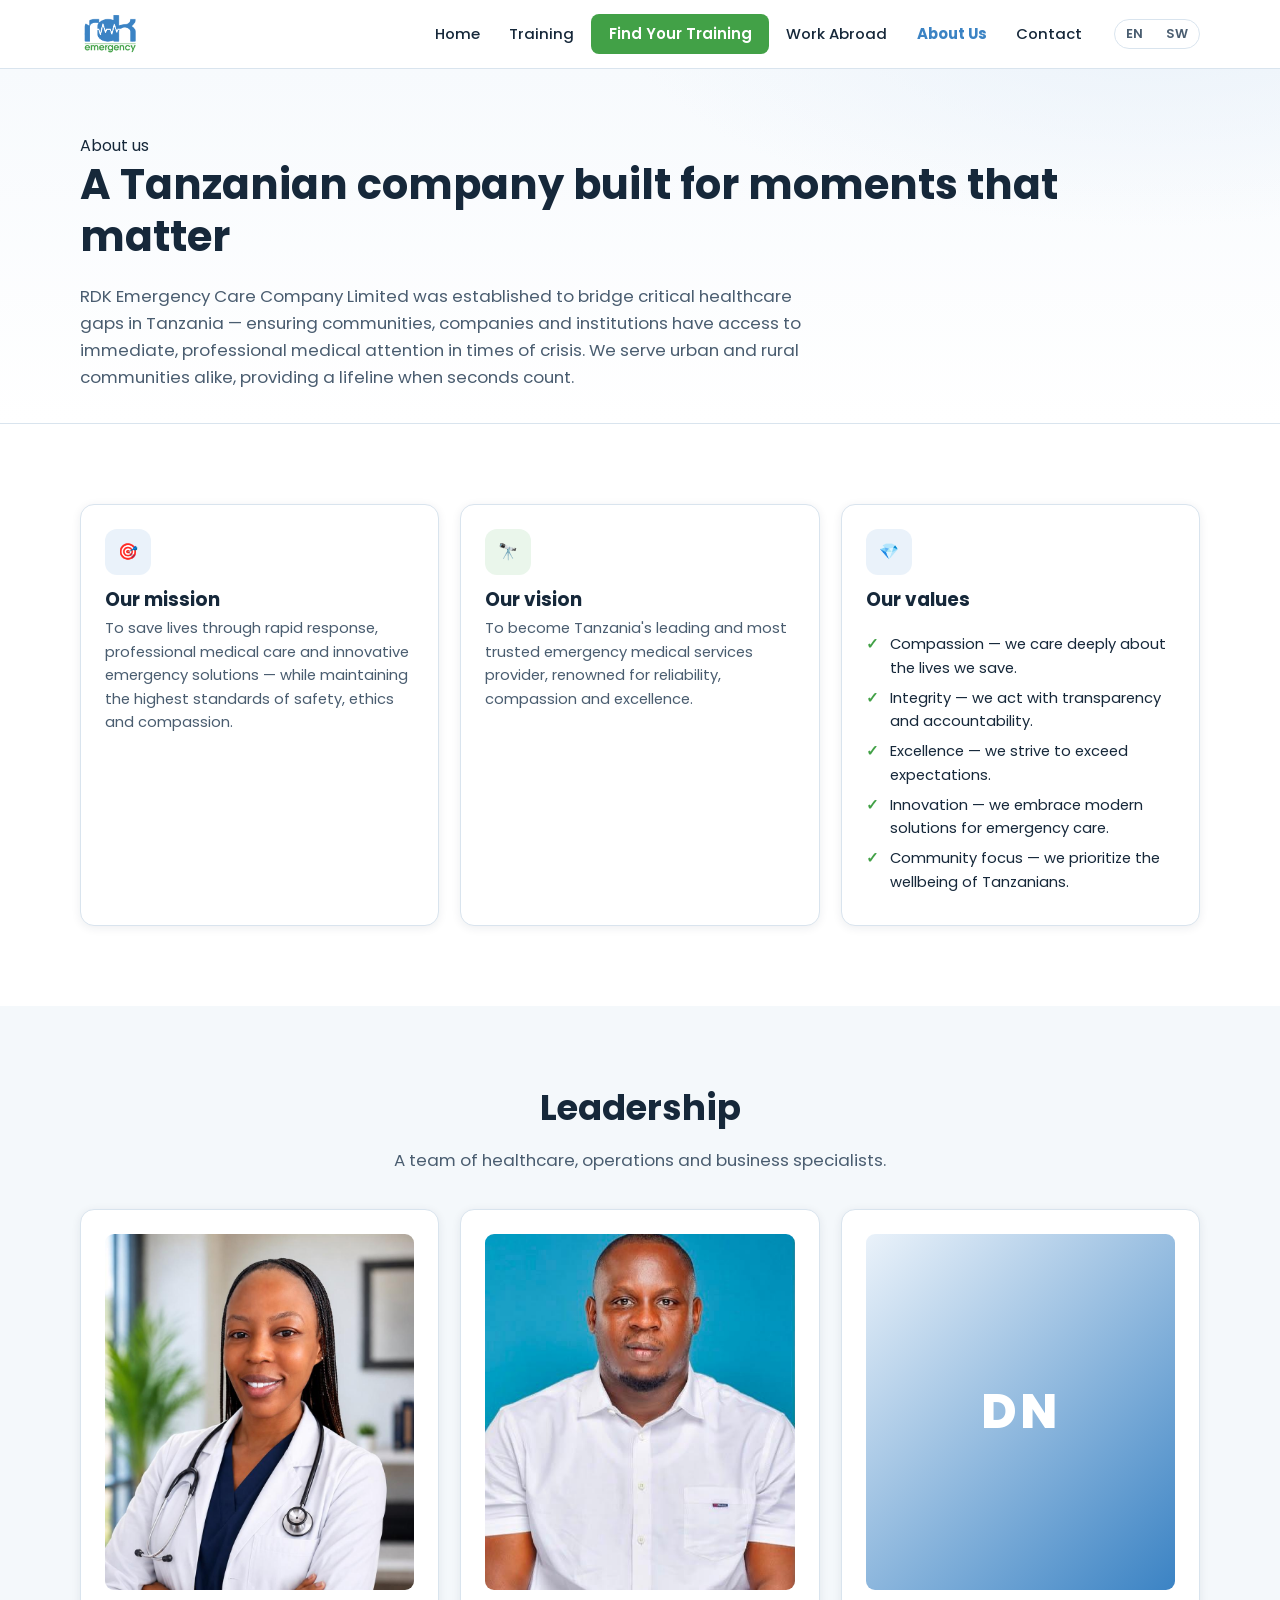
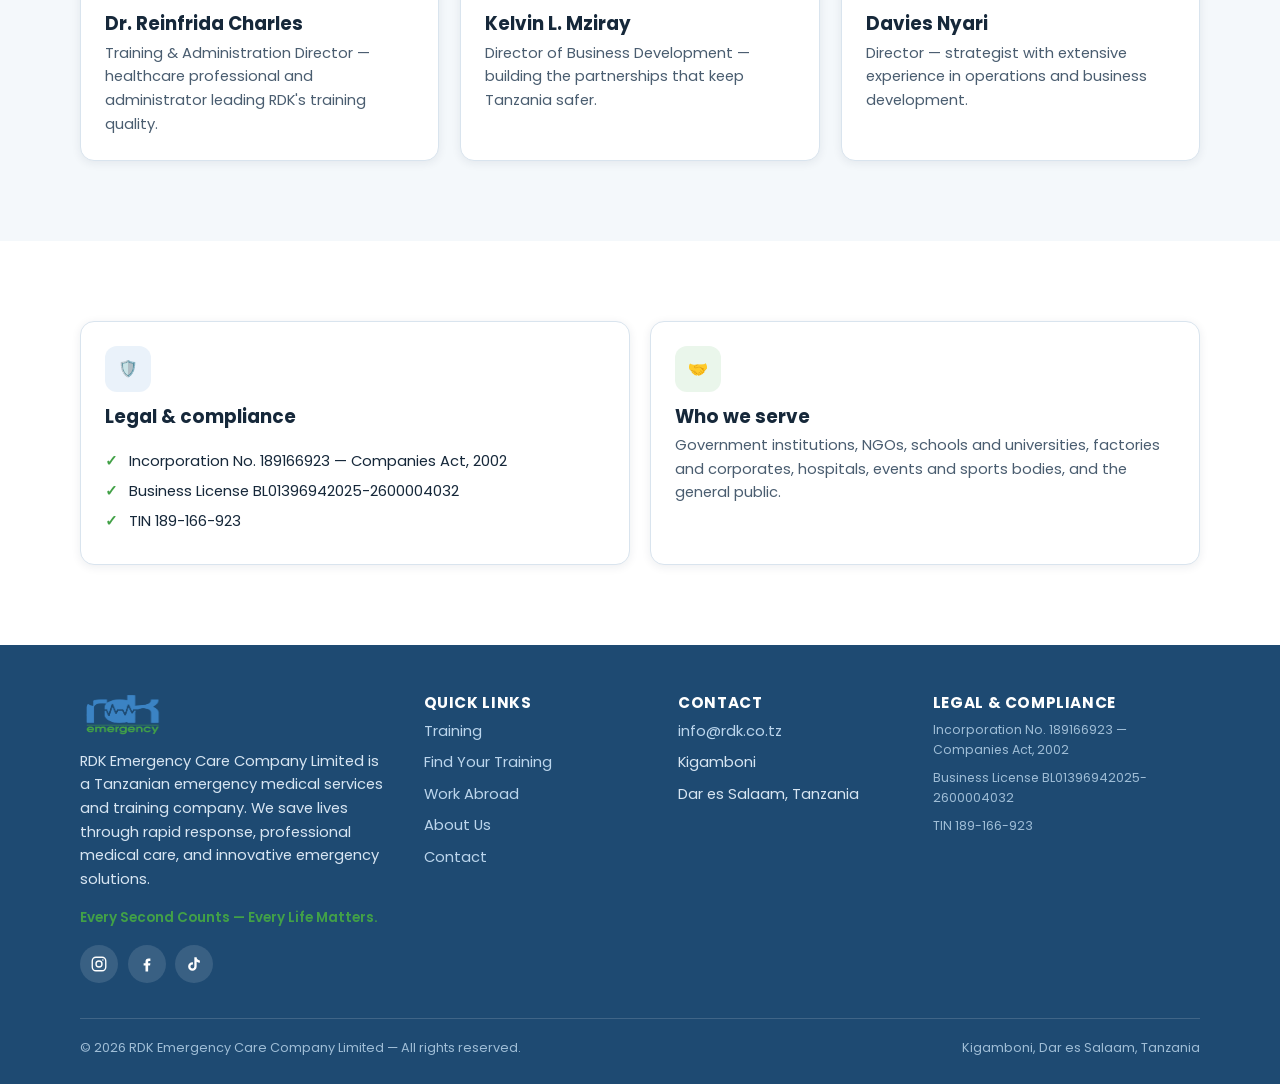
==== about.html @ b2b5f44b "Revision + Phase 4: new logo/hero photo, emphasized certificate phrase, Swahili corrections, quiz le" ====
<!DOCTYPE html>
<html lang="en">
<head>
  <meta charset="UTF-8">
  <meta name="viewport" content="width=device-width, initial-scale=1.0">
  <title>About Us — RDK Emergency Care</title>
  <meta name="description" content="RDK Emergency Care Company Limited: a fully registered Tanzanian emergency medical services and training company based in Kigamboni, Dar es Salaam.">
  <link rel="icon" type="image/png" href="assets/img/favicon.png">
  <link rel="preconnect" href="https://fonts.googleapis.com">
  <link rel="preconnect" href="https://fonts.gstatic.com" crossorigin>
  <link href="https://fonts.googleapis.com/css2?family=Poppins:wght@400;500;600;700;800&display=swap" rel="stylesheet">
  <link rel="stylesheet" href="assets/css/styles.css">
</head>
<body>

  <div id="nav-mount"></div>

  <section class="page-hero">
    <div class="container">
      <span class="eyebrow" data-i18n="about.eyebrow"></span>
      <h1 data-i18n="about.title"></h1>
      <p class="lead" data-i18n="about.story"></p>
    </div>
  </section>

  <!-- Mission / Vision / Values -->
  <section class="section">
    <div class="container">
      <div class="card-grid cols-3">
        <div class="card">
          <span class="chip">🎯</span>
          <h3 data-i18n="about.missionTitle"></h3>
          <p class="muted mb-0" data-i18n="about.mission"></p>
        </div>
        <div class="card">
          <span class="chip green">🔭</span>
          <h3 data-i18n="about.visionTitle"></h3>
          <p class="muted mb-0" data-i18n="about.vision"></p>
        </div>
        <div class="card">
          <span class="chip">💎</span>
          <h3 data-i18n="about.valuesTitle"></h3>
          <ul class="why-list">
            <li data-i18n="about.val.compassion"></li>
            <li data-i18n="about.val.integrity"></li>
            <li data-i18n="about.val.excellence"></li>
            <li data-i18n="about.val.innovation"></li>
            <li data-i18n="about.val.community"></li>
          </ul>
        </div>
      </div>
    </div>
  </section>

  <!-- Leadership -->
  <section class="section section-soft">
    <div class="container">
      <div class="section-head center">
        <h2 data-i18n="about.teamTitle"></h2>
        <p class="lead" data-i18n="about.teamSub"></p>
      </div>
      <div class="card-grid cols-3">
        <div class="card leader-card">
          <img src="assets/img/leader-reinfrida.jpg" alt="Dr. Reinfrida Charles" loading="lazy">
          <h3 class="mt-2 mb-0">Dr. Reinfrida Charles</h3>
          <p class="muted mb-0" data-i18n="about.leader.reinfrida"></p>
        </div>
        <div class="card leader-card">
          <img src="assets/img/leader-kelvin.jpg" alt="Kelvin L. Mziray" loading="lazy">
          <h3 class="mt-2 mb-0">Kelvin L. Mziray</h3>
          <p class="muted mb-0" data-i18n="about.leader.kelvin"></p>
        </div>
        <div class="card leader-card">
          <div class="initials-avatar">DN</div>
          <h3 class="mt-2 mb-0">Davies Nyari</h3>
          <p class="muted mb-0" data-i18n="about.leader.davies"></p>
        </div>
      </div>
    </div>
  </section>

  <!-- Legal & clients -->
  <section class="section">
    <div class="container">
      <div class="card-grid">
        <div class="card">
          <span class="chip">🛡️</span>
          <h3 data-i18n="about.legalTitle"></h3>
          <ul class="why-list">
            <li data-i18n="footer.incorp"></li>
            <li data-i18n="footer.license"></li>
            <li data-i18n="footer.tin"></li>
          </ul>
        </div>
        <div class="card">
          <span class="chip green">🤝</span>
          <h3 data-i18n="about.clientsTitle"></h3>
          <p class="muted mb-0" data-i18n="about.clientsSub"></p>
        </div>
      </div>
    </div>
  </section>

  <div id="footer-mount"></div>

  <script src="assets/js/config.js"></script>
  <script src="assets/js/i18n.js"></script>
  <script src="assets/js/data.js"></script>
  <script src="assets/js/main.js"></script>
</body>
</html>
---- assets/css/styles.css ----
/* ============================================================
   RDK Emergency Care — design system
   Brand: #3B83C4 (blue, sampled from logo) · #42A147 (EKG green)
   ============================================================ */

/* ---------- tokens ---------- */
:root {
  --brand: #3B83C4;
  --brand-dark: #2C6A9E;
  --brand-deep: #1E4A72;
  --brand-soft: #EAF2FA;
  --accent: #42A147;
  --accent-soft: #EAF6EB;
  --ink: #16283A;
  --ink-soft: #4A5D70;
  --line: #D9E4EE;
  --bg: #FFFFFF;
  --bg-soft: #F4F8FB;
  --danger: #C0392B;
  --wa: #25D366;
  --radius: 14px;
  --radius-sm: 9px;
  --shadow: 0 2px 10px rgba(22, 40, 58, .08);
  --shadow-lg: 0 12px 34px rgba(22, 40, 58, .14);
  --font: "Poppins", "Inter", -apple-system, "Segoe UI", Roboto, Arial, sans-serif;
}

/* ---------- reset & base ---------- */
*, *::before, *::after { box-sizing: border-box; }
html { scroll-behavior: smooth; }
body {
  margin: 0;
  font-family: var(--font);
  color: var(--ink);
  background: var(--bg);
  line-height: 1.6;
  -webkit-font-smoothing: antialiased;
}
img { max-width: 100%; display: block; }
a { color: var(--brand); text-decoration: none; }
a:hover { color: var(--brand-dark); }
h1, h2, h3, h4 { line-height: 1.25; margin: 0 0 .5em; font-weight: 700; }
h1 { font-size: clamp(1.9rem, 4.6vw, 3.1rem); }
h2 { font-size: clamp(1.5rem, 3.4vw, 2.2rem); }
h3 { font-size: 1.15rem; }
p { margin: 0 0 1em; }
.container { width: min(1120px, 92%); margin: 0 auto; }
.section { padding: clamp(3rem, 7vw, 5rem) 0; }
.section-soft { background: var(--bg-soft); }
.center { text-align: center; }
.lead { color: var(--ink-soft); font-size: 1.05rem; max-width: 46rem; }
.center .lead { margin-inline: auto; }

/* ---------- buttons ---------- */
.btn {
  display: inline-flex; align-items: center; justify-content: center; gap: .5rem;
  padding: .8rem 1.6rem; border-radius: 999px; border: 2px solid transparent;
  font-weight: 600; font-size: .98rem; cursor: pointer; transition: .18s ease;
  font-family: inherit; text-align: center;
}
.btn-primary { background: var(--brand); color: #fff; box-shadow: 0 6px 18px rgba(59, 131, 196, .35); }
.btn-primary:hover { background: var(--brand-dark); color: #fff; transform: translateY(-2px); }
.btn-accent { background: var(--accent); color: #fff; box-shadow: 0 6px 18px rgba(66, 161, 71, .35); }
.btn-accent:hover { background: #35843A; color: #fff; transform: translateY(-2px); }
.btn-outline { border-color: var(--brand); color: var(--brand); background: transparent; }
.btn-outline:hover { background: var(--brand-soft); }
.btn-ghost { color: var(--ink); background: #fff; border-color: var(--line); }
.btn-ghost:hover { border-color: var(--brand); color: var(--brand); }
.btn-wa { background: var(--wa); color: #fff; }
.btn-wa:hover { background: #1FB855; color: #fff; }
.btn-lg { padding: 1rem 2rem; font-size: 1.05rem; }
.btn-row { display: flex; flex-wrap: wrap; gap: .8rem; }

/* ---------- navigation ---------- */
.site-nav {
  position: sticky; top: 0; z-index: 50;
  background: rgba(255, 255, 255, .94);
  backdrop-filter: blur(10px);
  border-bottom: 1px solid var(--line);
}
.nav-inner {
  display: flex; align-items: center; gap: 1.2rem;
  min-height: 68px;
}
.nav-logo { display: flex; align-items: center; gap: .65rem; margin-right: auto; }
.nav-logo img { height: 42px; width: auto; }
.nav-links { display: flex; align-items: center; gap: .25rem; list-style: none; margin: 0; padding: 0; }
.nav-links a {
  display: block; padding: .45rem .8rem; border-radius: 8px;
  color: var(--ink); font-weight: 500; font-size: .93rem;
}
.nav-links a:hover { background: var(--brand-soft); color: var(--brand-dark); }
.nav-links a.is-current { color: var(--brand); font-weight: 700; }
.nav-cta {
  background: var(--accent); color: #fff !important; border-radius: 999px;
  padding: .5rem 1.1rem !important; font-weight: 600 !important;
}
.nav-cta:hover { background: #35843A; }
.lang-toggle {
  display: inline-flex; border: 1.5px solid var(--line); border-radius: 999px;
  overflow: hidden; flex: none;
}
.lang-toggle button {
  border: 0; background: transparent; padding: .32rem .7rem;
  font: 600 .8rem var(--font); color: var(--ink-soft); cursor: pointer;
}
.lang-toggle button.is-active { background: var(--brand); color: #fff; }
.nav-burger {
  display: none; border: 0; background: transparent; cursor: pointer;
  padding: .5rem; border-radius: 8px;
}
.nav-burger svg { display: block; }

@media (max-width: 920px) {
  .nav-burger { display: block; }
  .nav-links {
    display: none; position: absolute; top: 100%; left: 0; right: 0;
    flex-direction: column; align-items: stretch; gap: 0;
    background: #fff; border-bottom: 1px solid var(--line);
    box-shadow: var(--shadow-lg); padding: .5rem 4%;
  }
  .nav-links.is-open { display: flex; }
  .nav-links a { padding: .8rem .6rem; border-radius: 8px; }
}

/* ---------- hero ---------- */
.hero {
  position: relative; overflow: hidden;
  background:
    radial-gradient(1100px 500px at 85% -10%, var(--brand-soft), transparent 65%),
    linear-gradient(180deg, #F7FAFD 0%, #fff 100%);
  padding: clamp(3.2rem, 8vw, 6rem) 0 clamp(3rem, 7vw, 5rem);
}
.hero-grid { display: grid; gap: 2.5rem; align-items: center; }
@media (min-width: 900px) { .hero-grid { grid-template-columns: 1.25fr .9fr; } }
.hero-badge {
  display: inline-flex; align-items: center; gap: .45rem;
  background: var(--accent-soft); color: #2C6E30;
  border: 1px solid #CBE8CD; border-radius: 999px;
  padding: .35rem .95rem; font-size: .84rem; font-weight: 600;
  margin-bottom: 1.1rem;
}
.hero-badge::before {
  content: ""; width: 8px; height: 8px; border-radius: 50%;
  background: var(--accent); box-shadow: 0 0 0 3px rgba(66, 161, 71, .25);
}
.hero h1 { margin-bottom: .6em; }
.hero h1 .accent { color: var(--brand); }
.hero .lead { margin-bottom: 1.6rem; }
.hero-card {
  background: #fff; border: 1px solid var(--line); border-radius: var(--radius);
  box-shadow: var(--shadow-lg); overflow: hidden;
}
.hero-card img.hero-photo {
  width: 100%; aspect-ratio: 3 / 2; object-fit: cover; display: block;
}
.hero-emph {
  color: var(--accent); font-weight: 800; font-size: 1.12rem;
  line-height: 1.4; margin: 0;
}
.hero-card-caption {
  padding: .8rem 1.1rem; display: flex; align-items: center; gap: .6rem;
  font-size: .85rem; color: var(--ink-soft); border-top: 1px solid var(--line);
  background: #fff;
}
.hero-card-caption strong { color: var(--ink); }

/* EKG line */
.ekg { width: 100%; height: 54px; margin-top: 1.4rem; }
.ekg path {
  fill: none; stroke: var(--accent); stroke-width: 2.5;
  stroke-linecap: round; stroke-linejoin: round;
  stroke-dasharray: 640; stroke-dashoffset: 640;
  animation: ekg-draw 3.2s linear infinite;
}
@keyframes ekg-draw {
  0% { stroke-dashoffset: 640; }
  70% { stroke-dashoffset: 0; }
  100% { stroke-dashoffset: -640; }
}
@media (prefers-reduced-motion: reduce) {
  .ekg path { animation: none; stroke-dashoffset: 0; }
  html { scroll-behavior: auto; }
}

/* ---------- trust bar ---------- */
.trust {
  border-block: 1px solid var(--line); background: var(--bg-soft);
  padding: 1.6rem 0;
}
.trust-grid {
  display: grid; gap: 1.4rem; text-align: center;
}
@media (min-width: 760px) { .trust-grid { grid-template-columns: repeat(3, 1fr); } }
.trust-item strong { display: block; font-size: .98rem; }
.trust-item span { color: var(--ink-soft); font-size: .86rem; }
.trust-item .tick {
  display: inline-flex; width: 34px; height: 34px; border-radius: 50%;
  background: var(--accent-soft); color: var(--accent);
  align-items: center; justify-content: center; margin-bottom: .45rem;
}

/* ---------- cards & grids ---------- */
.card-grid { display: grid; gap: 1.3rem; }
@media (min-width: 640px) { .card-grid { grid-template-columns: repeat(2, 1fr); } }
@media (min-width: 960px) { .card-grid.cols-3 { grid-template-columns: repeat(3, 1fr); } }
.card {
  background: #fff; border: 1px solid var(--line); border-radius: var(--radius);
  padding: 1.5rem; box-shadow: var(--shadow);
  display: flex; flex-direction: column; transition: .18s ease;
}
.card:hover { transform: translateY(-4px); box-shadow: var(--shadow-lg); border-color: #BFD6EA; }
.card h3 { margin-bottom: .35em; }
.card .muted { color: var(--ink-soft); font-size: .92rem; }
.card .card-top { margin-bottom: .6rem; }

/* icon chip */
.chip {
  display: inline-flex; align-items: center; justify-content: center;
  width: 46px; height: 46px; border-radius: 12px;
  background: var(--brand-soft); color: var(--brand); margin-bottom: .8rem;
}
.chip.green { background: var(--accent-soft); color: var(--accent); }

/* pills / meta */
.pill {
  display: inline-block; padding: .18rem .7rem; border-radius: 999px;
  font-size: .76rem; font-weight: 600; background: var(--brand-soft); color: var(--brand-dark);
}
.pill.price { background: var(--accent-soft); color: #2C6E30; font-size: .84rem; }
.pill.outline { background: #fff; border: 1px solid var(--line); color: var(--ink-soft); }

/* topic tags */
.tags { display: flex; flex-wrap: wrap; gap: .38rem; margin: .6rem 0 .9rem; }
.tags li {
  list-style: none; font-size: .74rem; padding: .14rem .55rem;
  border-radius: 6px; background: var(--bg-soft); color: var(--ink-soft);
  border: 1px solid var(--line);
}

/* ---------- section headings ---------- */
.section-head { margin-bottom: 2.2rem; }
.section-head .eyebrow {
  color: var(--brand); font-weight: 700; text-transform: uppercase;
  letter-spacing: .12em; font-size: .78rem; display: block; margin-bottom: .4rem;
}

/* ---------- footer ---------- */
.site-footer {
  background: var(--brand-deep); color: #D7E5F2; margin-top: 0;
  padding: 3rem 0 1.6rem; font-size: .92rem;
}
.footer-grid { display: grid; gap: 2rem; }
@media (min-width: 860px) { .footer-grid { grid-template-columns: 1.4fr 1fr 1fr 1.2fr; } }
.site-footer h4 { color: #fff; font-size: .95rem; letter-spacing: .04em; text-transform: uppercase; }
.site-footer a { color: #BBd5EC; }
.site-footer a:hover { color: #fff; }
.site-footer ul { list-style: none; margin: 0; padding: 0; }
.site-footer li { margin-bottom: .5rem; }
.footer-logo { height: 44px; margin-bottom: .8rem; }
.footer-motto { color: var(--accent); font-weight: 600; font-size: .85rem; margin-top: 1rem; }
.footer-legal { font-size: .78rem; color: #9FBDD6; }
.footer-bottom {
  border-top: 1px solid rgba(255, 255, 255, .15); margin-top: 2.2rem;
  padding-top: 1.2rem; display: flex; flex-wrap: wrap; gap: .6rem;
  justify-content: space-between; font-size: .8rem; color: #9FBDD6;
}

/* ---------- floating WhatsApp ---------- */
.wa-float {
  position: fixed; right: 18px; bottom: 18px; z-index: 60;
  width: 56px; height: 56px; border-radius: 50%;
  background: var(--wa); color: #fff; display: none;
  align-items: center; justify-content: center;
  box-shadow: 0 8px 22px rgba(37, 211, 102, .45);
  transition: .18s ease;
}
.wa-float:hover { transform: scale(1.08); }
.wa-float.is-visible { display: inline-flex; }
.wa-float svg { width: 28px; height: 28px; }

/* ---------- reveal on scroll ---------- */
.reveal { opacity: 0; transform: translateY(18px); transition: opacity .5s ease, transform .5s ease; }
.reveal.is-in { opacity: 1; transform: none; }
@media (prefers-reduced-motion: reduce) { .reveal { opacity: 1; transform: none; } }

/* ---------- quiz band ---------- */
.quiz-band {
  background: linear-gradient(120deg, var(--brand) 0%, var(--brand-dark) 100%);
  color: #fff; padding: clamp(2.6rem, 6vw, 4rem) 0;
}
.quiz-band-inner {
  display: flex; flex-wrap: wrap; gap: 1.6rem; align-items: center; justify-content: space-between;
}
.quiz-band h2 { color: #fff; margin-bottom: .3em; font-size: clamp(1.4rem, 3vw, 1.9rem); }
.quiz-band p { color: #DCEAF7; margin: 0 0 .4em; max-width: 34rem; }
.quiz-band .note { font-size: .82rem; color: #B9D4EC; }
.btn-white { background: #fff; color: var(--brand-dark); }
.btn-white:hover { background: var(--brand-soft); color: var(--brand-deep); transform: translateY(-2px); }

/* ---------- services grid ---------- */
.svc-grid { display: grid; gap: 1.3rem; }
@media (min-width: 640px) { .svc-grid { grid-template-columns: repeat(2, 1fr); } }
@media (min-width: 960px) { .svc-grid { grid-template-columns: repeat(3, 1fr); } }
.svc-card h3 { font-size: 1.03rem; }

/* ---------- abroad teaser ---------- */
.abroad-teaser {
  background: linear-gradient(120deg, #EAF6EB 0%, #F6FBF6 60%, #EAF2FA 100%);
  border-block: 1px solid #D5EAD7;
  position: relative; overflow: hidden;
}
.abroad-teaser .eyebrow { color: var(--accent); }
.abroad-inner {
  display: grid; gap: 2rem; align-items: center;
}
@media (min-width: 900px) { .abroad-inner { grid-template-columns: 1.35fr .8fr; } }
.abroad-sectors { display: flex; flex-wrap: wrap; gap: .5rem; margin: 1.1rem 0 1.4rem; }
.abroad-sectors span {
  background: #fff; border: 1px solid #CBE8CD; color: #2C6E30;
  padding: .35rem .85rem; border-radius: 999px; font-size: .82rem; font-weight: 600;
}
.abroad-card {
  background: #fff; border: 1px solid #CBE8CD; border-radius: var(--radius);
  padding: 1.6rem; box-shadow: var(--shadow-lg); text-align: center;
}
.abroad-card .big { font-size: 2rem; font-weight: 800; color: var(--accent); display: block; }
.abroad-card p { font-size: .9rem; color: var(--ink-soft); margin: .2rem 0 0; }

/* ---------- featured & course cards ---------- */
.course-card .course-head { display: flex; justify-content: space-between; gap: .6rem; align-items: flex-start; }
.course-card .course-head h3 { font-size: 1.02rem; margin-bottom: .3em; }
.course-card .price-pill { flex: none; }
.course-meta { display: flex; flex-wrap: wrap; gap: .45rem; margin: .25rem 0 .5rem; }
.course-card .audience { color: var(--ink-soft); font-size: .88rem; margin-bottom: .8rem; }
.course-card .tags { margin-bottom: 1rem; }
.course-card details { margin-bottom: 1rem; }
.course-card summary {
  cursor: pointer; font-size: .84rem; font-weight: 600; color: var(--brand);
  padding: .3rem 0; list-style: none;
}
.course-card summary::before { content: "+ "; }
.course-card details[open] summary::before { content: "− "; }
.course-card .card-actions { margin-top: auto; display: flex; gap: .6rem; flex-wrap: wrap; }
.course-card .btn { padding: .6rem 1.2rem; font-size: .9rem; }

/* ---------- filter chips ---------- */
.filter-bar { display: flex; flex-wrap: wrap; gap: .55rem; margin-bottom: 1.6rem; }
.chip-btn {
  border: 1.5px solid var(--line); background: #fff; color: var(--ink-soft);
  border-radius: 999px; padding: .45rem 1.05rem; font: 600 .86rem var(--font);
  cursor: pointer; transition: .15s ease;
}
.chip-btn:hover { border-color: var(--brand); color: var(--brand); }
.chip-btn.is-active { background: var(--brand); border-color: var(--brand); color: #fff; }
.result-count { font-size: .86rem; color: var(--ink-soft); margin-bottom: 1.1rem; }

/* ---------- package cards ---------- */
.package-card { position: relative; }
.package-card .pop-badge {
  position: absolute; top: -12px; right: 14px; background: var(--accent); color: #fff;
  font-size: .72rem; font-weight: 700; padding: .25rem .8rem; border-radius: 999px;
  box-shadow: 0 4px 10px rgba(66, 161, 71, .4);
}
.package-card .pkg-price { font-size: 1.45rem; font-weight: 800; color: var(--brand); }
.package-card .pkg-price small { font-size: .78rem; color: var(--ink-soft); font-weight: 500; }
.package-card ul.feat { list-style: none; margin: .9rem 0 1.2rem; padding: 0; flex: 1; }
.package-card ul.feat li {
  padding-left: 1.4rem; position: relative; margin-bottom: .45rem; font-size: .89rem;
}
.package-card ul.feat li::before {
  content: "✓"; position: absolute; left: 0; color: var(--accent); font-weight: 700;
}

/* ---------- small page hero (inner pages) ---------- */
.page-hero {
  background:
    radial-gradient(900px 380px at 90% -20%, var(--brand-soft), transparent 60%),
    linear-gradient(180deg, #F7FAFD, #fff);
  padding: clamp(2.4rem, 6vw, 4rem) 0 2rem; border-bottom: 1px solid var(--line);
}
.page-hero h1 { font-size: clamp(1.7rem, 4vw, 2.6rem); }
.page-hero .lead { margin-bottom: 0; }

/* ---------- quiz ---------- */
.quiz-shell { max-width: 680px; margin: 0 auto; }
.quiz-box {
  background: #fff; border: 1px solid var(--line); border-radius: var(--radius);
  box-shadow: var(--shadow-lg); padding: clamp(1.4rem, 4vw, 2.4rem);
}
.quiz-progress { margin-bottom: 1.6rem; }
.quiz-progress .meta {
  display: flex; justify-content: space-between; font-size: .8rem;
  color: var(--ink-soft); font-weight: 600; margin-bottom: .45rem;
}
.progress-track {
  height: 8px; background: var(--brand-soft); border-radius: 999px; overflow: hidden;
}
.progress-fill {
  height: 100%; width: 0; background: linear-gradient(90deg, var(--brand), var(--accent));
  border-radius: 999px; transition: width .35s ease;
}
.quiz-q { font-size: 1.2rem; margin-bottom: 1.2rem; }
.quiz-select {
  width: 100%; padding: .85rem 1rem; font: 500 1rem var(--font);
  color: var(--ink); background: #fff;
  border: 1.5px solid var(--line); border-radius: var(--radius-sm);
  appearance: none; -webkit-appearance: none;
  background-image: url("data:image/svg+xml;charset=UTF-8,%3Csvg xmlns='http://www.w3.org/2000/svg' width='14' height='9' viewBox='0 0 14 9'%3E%3Cpath d='M1 1l6 6 6-6' fill='none' stroke='%233B83C4' stroke-width='2.2' stroke-linecap='round' stroke-linejoin='round'/%3E%3C/svg%3E");
  background-repeat: no-repeat; background-position: right 1rem center;
  cursor: pointer; transition: .15s ease;
}
.quiz-select:hover { border-color: var(--brand); }
.quiz-select:focus { outline: 3px solid rgba(59, 131, 196, .35); outline-offset: 1px; border-color: var(--brand); }
.quiz-select:invalid, .quiz-select option[value=""] { color: var(--ink-soft); }
.quiz-nav { display: flex; justify-content: space-between; gap: .8rem; margin-top: 1.6rem; }

/* results */
.result-best {
  border: 2px solid var(--accent); border-radius: var(--radius); padding: 1.6rem;
  background: linear-gradient(180deg, #F6FBF6, #fff); box-shadow: var(--shadow-lg);
  margin-bottom: 1.6rem;
}
.result-best .best-tag {
  display: inline-block; background: var(--accent); color: #fff; border-radius: 999px;
  font-size: .74rem; font-weight: 700; padding: .25rem .8rem; margin-bottom: .8rem;
}
.result-best h3 { font-size: 1.3rem; }
.why-list { list-style: none; margin: 1rem 0 0; padding: 0; }
.why-list li { padding-left: 1.5rem; position: relative; margin-bottom: .4rem; font-size: .92rem; }
.why-list li::before {
  content: "✓"; position: absolute; left: 0; color: var(--accent); font-weight: 800;
}
.abroad-note {
  background: var(--accent-soft); border: 1px solid #CBE8CD; border-radius: var(--radius);
  padding: 1.2rem 1.4rem; margin: 1.6rem 0;
}
.abroad-note h4 { color: #2C6E30; margin-bottom: .3em; }
.abroad-note p { font-size: .92rem; color: var(--ink-soft); margin-bottom: .8rem; }
.quiz-result-actions { display: flex; flex-wrap: wrap; gap: .7rem; margin-top: 1.2rem; }
.group-note {
  background: var(--brand-soft); border: 1px solid #C7DDF0; border-radius: var(--radius-sm);
  padding: .9rem 1.1rem; font-size: .9rem; margin-top: 1rem; color: var(--brand-deep);
}

/* ---------- work-abroad sectors ---------- */
.sector-card .course-meta a.pill { text-decoration: none; font-size: .8rem; }
.sector-card .course-meta a.pill:hover { background: var(--brand); color: #fff; }

/* ---------- about: leaders ---------- */
.leader-card img {
  width: 100%; aspect-ratio: 4 / 4.6; object-fit: cover;
  border-radius: var(--radius-sm); margin-bottom: .4rem;
}
.initials-avatar {
  width: 100%; aspect-ratio: 4 / 4.6; border-radius: var(--radius-sm);
  background: linear-gradient(135deg, var(--brand-soft), var(--brand));
  color: #fff; display: flex; align-items: center; justify-content: center;
  font-size: 3rem; font-weight: 800; letter-spacing: .05em; margin-bottom: .4rem;
}

/* ---------- contact ---------- */
.contact-grid { display: grid; gap: 1.4rem; align-items: start; }
@media (min-width: 900px) { .contact-grid { grid-template-columns: .8fr 1.2fr; } }
.contact-line { display: flex; gap: .9rem; align-items: flex-start; margin-top: 1.1rem; }
.contact-line .chip { margin: 0; flex: none; width: 40px; height: 40px; }
.form-field { margin-bottom: 1rem; }
.form-field label {
  display: block; font-size: .85rem; font-weight: 600; margin-bottom: .35rem; color: var(--ink);
}
.form-field input, .form-field select, .form-field textarea {
  width: 100%; padding: .75rem .9rem; font: 500 .95rem var(--font);
  color: var(--ink); background: #fff; border: 1.5px solid var(--line);
  border-radius: var(--radius-sm); transition: .15s ease;
}
.form-field input:focus, .form-field select:focus, .form-field textarea:focus {
  outline: 3px solid rgba(59, 131, 196, .3); border-color: var(--brand);
}

/* ---------- quiz lead capture ---------- */
.lead-box { margin-top: 1.6rem; border-style: dashed; }
.lead-box h4 { margin-bottom: .3em; }
.lead-fields { display: grid; gap: .7rem; }
@media (min-width: 560px) { .lead-fields { grid-template-columns: 1fr 1.4fr; } }
.lead-fields input {
  width: 100%; padding: .7rem .9rem; font: 500 .92rem var(--font);
  border: 1.5px solid var(--line); border-radius: var(--radius-sm);
  color: var(--ink); background: #fff;
}
.lead-fields input:focus { outline: 3px solid rgba(59, 131, 196, .3); border-color: var(--brand); }
.lead-status { font-size: .84rem; margin: .6rem 0 0; min-height: 1.1em; }
.lead-status.is-ok { color: var(--accent); font-weight: 600; }
.lead-status.is-bad { color: var(--danger); font-weight: 600; }

/* ---------- social icons ---------- */
.social-row { display: flex; gap: .6rem; margin-top: 1rem; }
.social-row a {
  display: inline-flex; align-items: center; justify-content: center;
  width: 38px; height: 38px; border-radius: 50%;
  background: rgba(255, 255, 255, .12); color: #fff;
  transition: .16s ease;
}
.social-row a:hover { transform: translateY(-3px); background: #fff; color: var(--brand-deep); }
.social-row svg { width: 18px; height: 18px; }

/* ---------- utilities ---------- */
.mt-1 { margin-top: .5rem; } .mt-2 { margin-top: 1rem; } .mt-3 { margin-top: 1.75rem; }
.mb-0 { margin-bottom: 0; }
.hidden { display: none !important; }
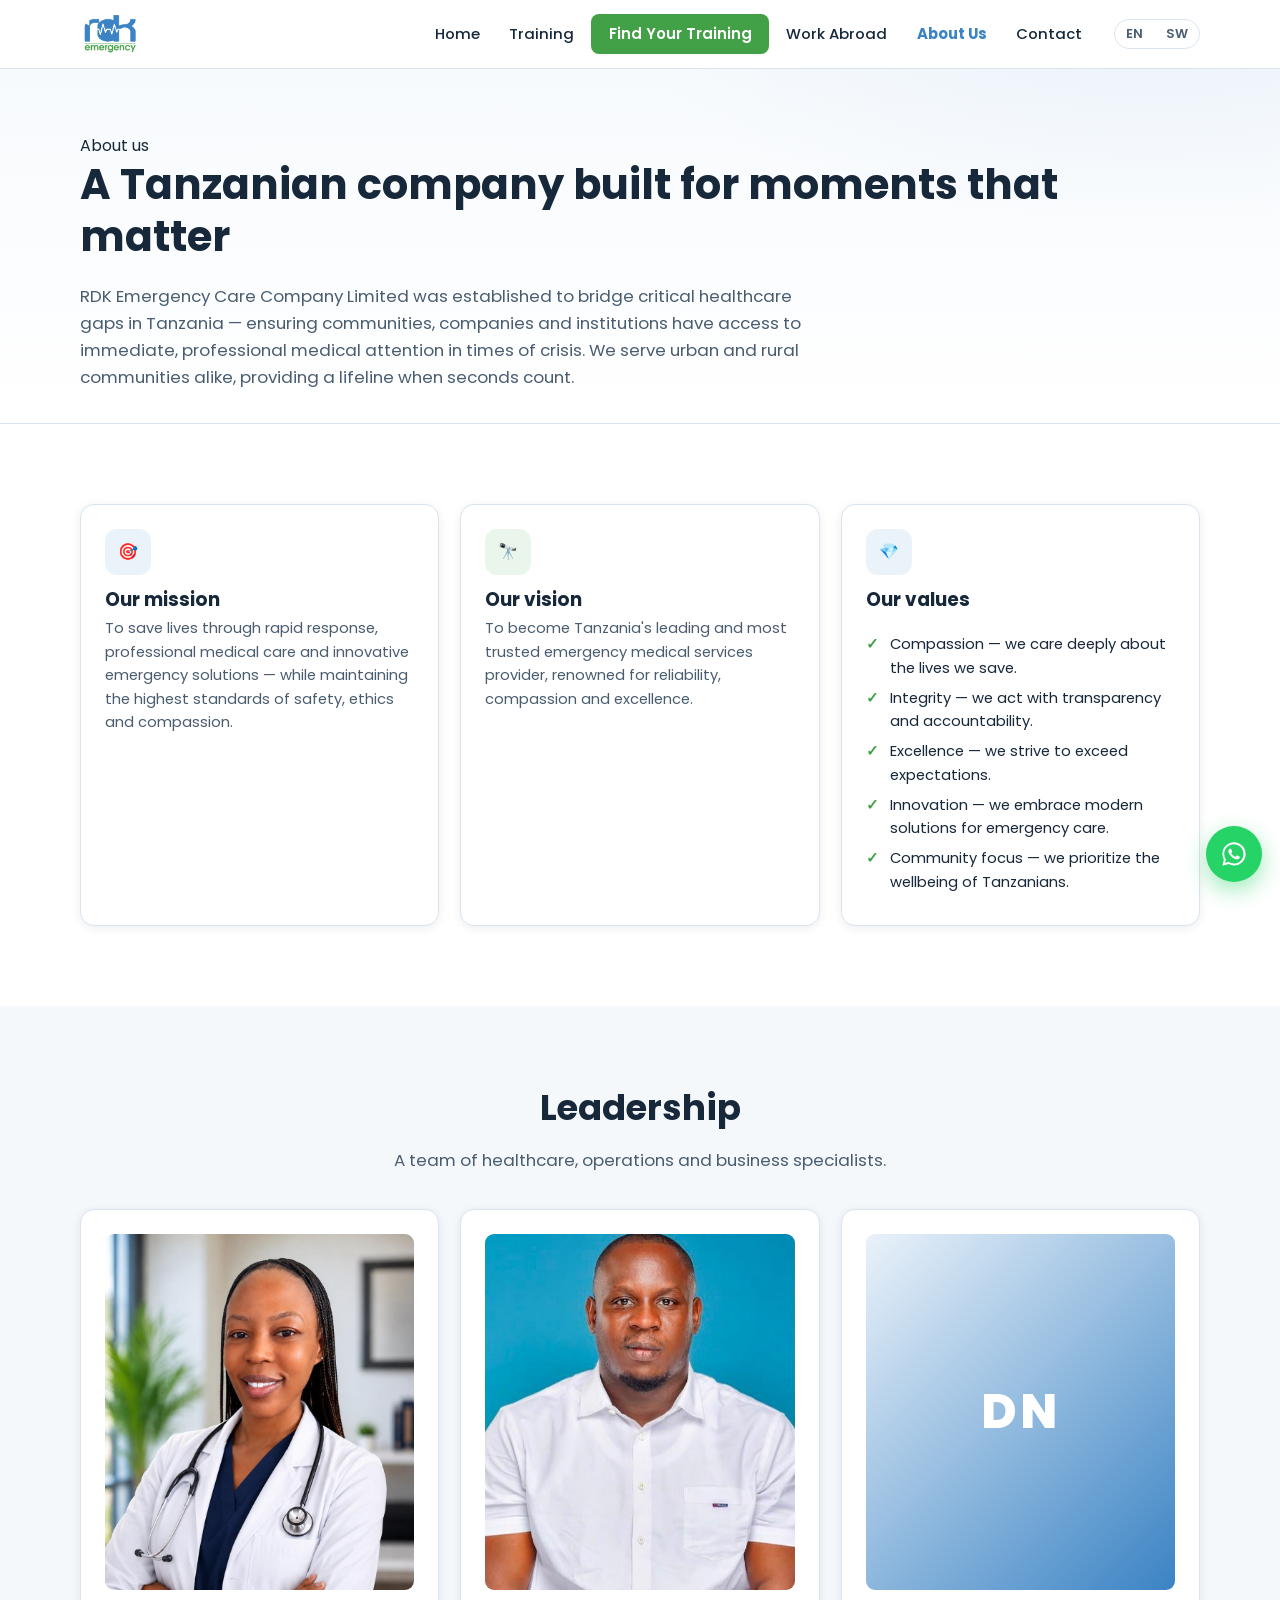
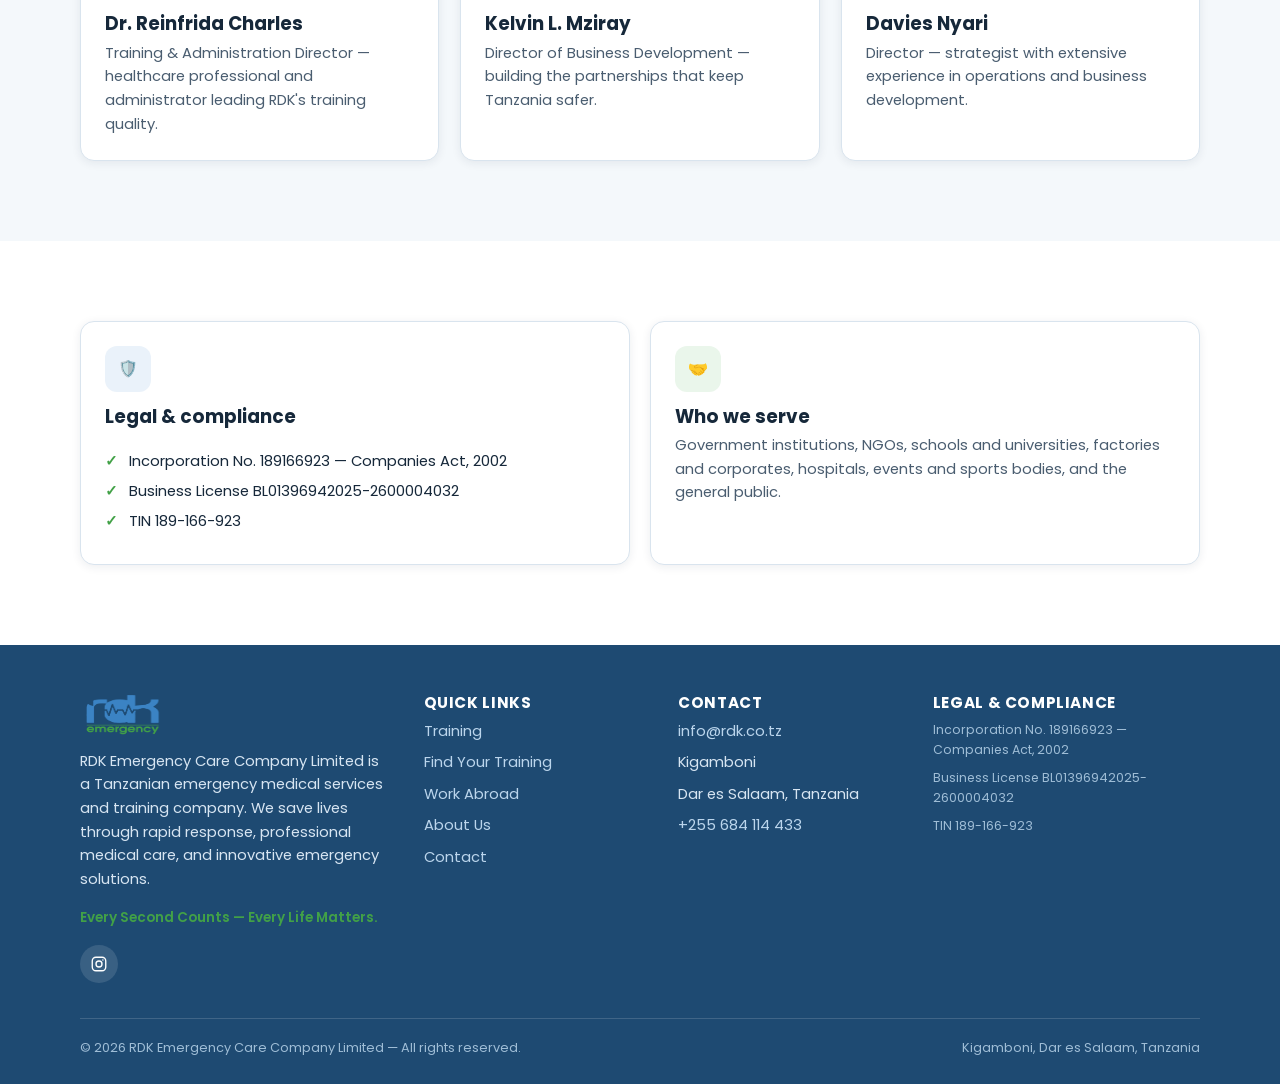
==== commit 6b8822d0: "Custom domain www.rdk.co.tz: CNAME, SEO infrastructure - CNAME file for GitHub Pages custom domain -" ====
--- a/about.html
+++ b/about.html
@@ -6,6 +6,19 @@
   <title>About Us — RDK Emergency Care</title>
   <meta name="description" content="RDK Emergency Care Company Limited: a fully registered Tanzanian emergency medical services and training company based in Kigamboni, Dar es Salaam.">
   <link rel="icon" type="image/png" href="assets/img/favicon.png">
+  <link rel="canonical" href="https://www.rdk.co.tz/about.html">
+  <meta property="og:type" content="website">
+  <meta property="og:site_name" content="RDK Emergency Care">
+  <meta property="og:url" content="https://www.rdk.co.tz/about.html">
+  <meta property="og:title" content="About Us — RDK Emergency Care">
+  <meta property="og:description" content="RDK Emergency Care Company Limited: a fully registered Tanzanian emergency medical services and training company based in Kigamboni, Dar es Salaam.">
+  <meta property="og:image" content="https://www.rdk.co.tz/assets/img/og-image.jpg">
+  <meta property="og:image:width" content="1200">
+  <meta property="og:image:height" content="630">
+  <meta name="twitter:card" content="summary_large_image">
+  <meta name="twitter:title" content="About Us — RDK Emergency Care">
+  <meta name="twitter:description" content="RDK Emergency Care Company Limited: a fully registered Tanzanian emergency medical services and training company based in Kigamboni, Dar es Salaam.">
+  <meta name="twitter:image" content="https://www.rdk.co.tz/assets/img/og-image.jpg">
   <link rel="preconnect" href="https://fonts.googleapis.com">
   <link rel="preconnect" href="https://fonts.gstatic.com" crossorigin>
   <link href="https://fonts.googleapis.com/css2?family=Poppins:wght@400;500;600;700;800&display=swap" rel="stylesheet">
--- a/assets/css/styles.css
+++ b/assets/css/styles.css
@@ -129,9 +129,9 @@
   background:
     radial-gradient(1100px 500px at 85% -10%, var(--brand-soft), transparent 65%),
     linear-gradient(180deg, #F7FAFD 0%, #fff 100%);
-  padding: clamp(3.2rem, 8vw, 6rem) 0 clamp(3rem, 7vw, 5rem);
-}
-.hero-grid { display: grid; gap: 2.5rem; align-items: center; }
+  padding: clamp(3.2rem, 8vw, 6rem) 0 clamp(2.4rem, 5vw, 3.6rem);
+}
+.hero-grid { display: grid; gap: 2.5rem; align-items: stretch; }
 @media (min-width: 900px) { .hero-grid { grid-template-columns: 1.25fr .9fr; } }
 .hero-badge {
   display: inline-flex; align-items: center; gap: .45rem;
@@ -150,9 +150,11 @@
 .hero-card {
   background: #fff; border: 1px solid var(--line); border-radius: var(--radius);
   box-shadow: var(--shadow-lg); overflow: hidden;
+  display: flex; flex-direction: column; align-self: stretch;
 }
 .hero-card img.hero-photo {
-  width: 100%; aspect-ratio: 3 / 2; object-fit: cover; display: block;
+  width: 100%; flex: 1 1 auto; min-height: 180px;
+  height: auto; object-fit: cover; display: block;
 }
 .hero-emph {
   color: var(--accent); font-weight: 800; font-size: 1.12rem;
@@ -503,6 +505,28 @@
 .social-row a:hover { transform: translateY(-3px); background: #fff; color: var(--brand-deep); }
 .social-row svg { width: 18px; height: 18px; }
 
+/* ---------- photo gallery ---------- */
+.gallery-grid {
+  display: grid; gap: 1.2rem;
+  grid-template-columns: repeat(2, 1fr);
+}
+@media (max-width: 640px) { .gallery-grid { grid-template-columns: 1fr; } }
+.gallery-item {
+  margin: 0; position: relative; border-radius: var(--radius);
+  overflow: hidden; box-shadow: var(--shadow);
+}
+.gallery-item img {
+  width: 100%; aspect-ratio: 3 / 2; object-fit: cover;
+  transition: transform .35s ease;
+}
+.gallery-item:hover img { transform: scale(1.04); }
+.gallery-item figcaption {
+  position: absolute; inset: auto 0 0 0;
+  background: linear-gradient(transparent, rgba(10, 22, 36, .82));
+  color: #fff; font-size: .86rem; font-weight: 600;
+  padding: 1.6rem 1rem .8rem;
+}
+
 /* ---------- utilities ---------- */
 .mt-1 { margin-top: .5rem; } .mt-2 { margin-top: 1rem; } .mt-3 { margin-top: 1.75rem; }
 .mb-0 { margin-bottom: 0; }
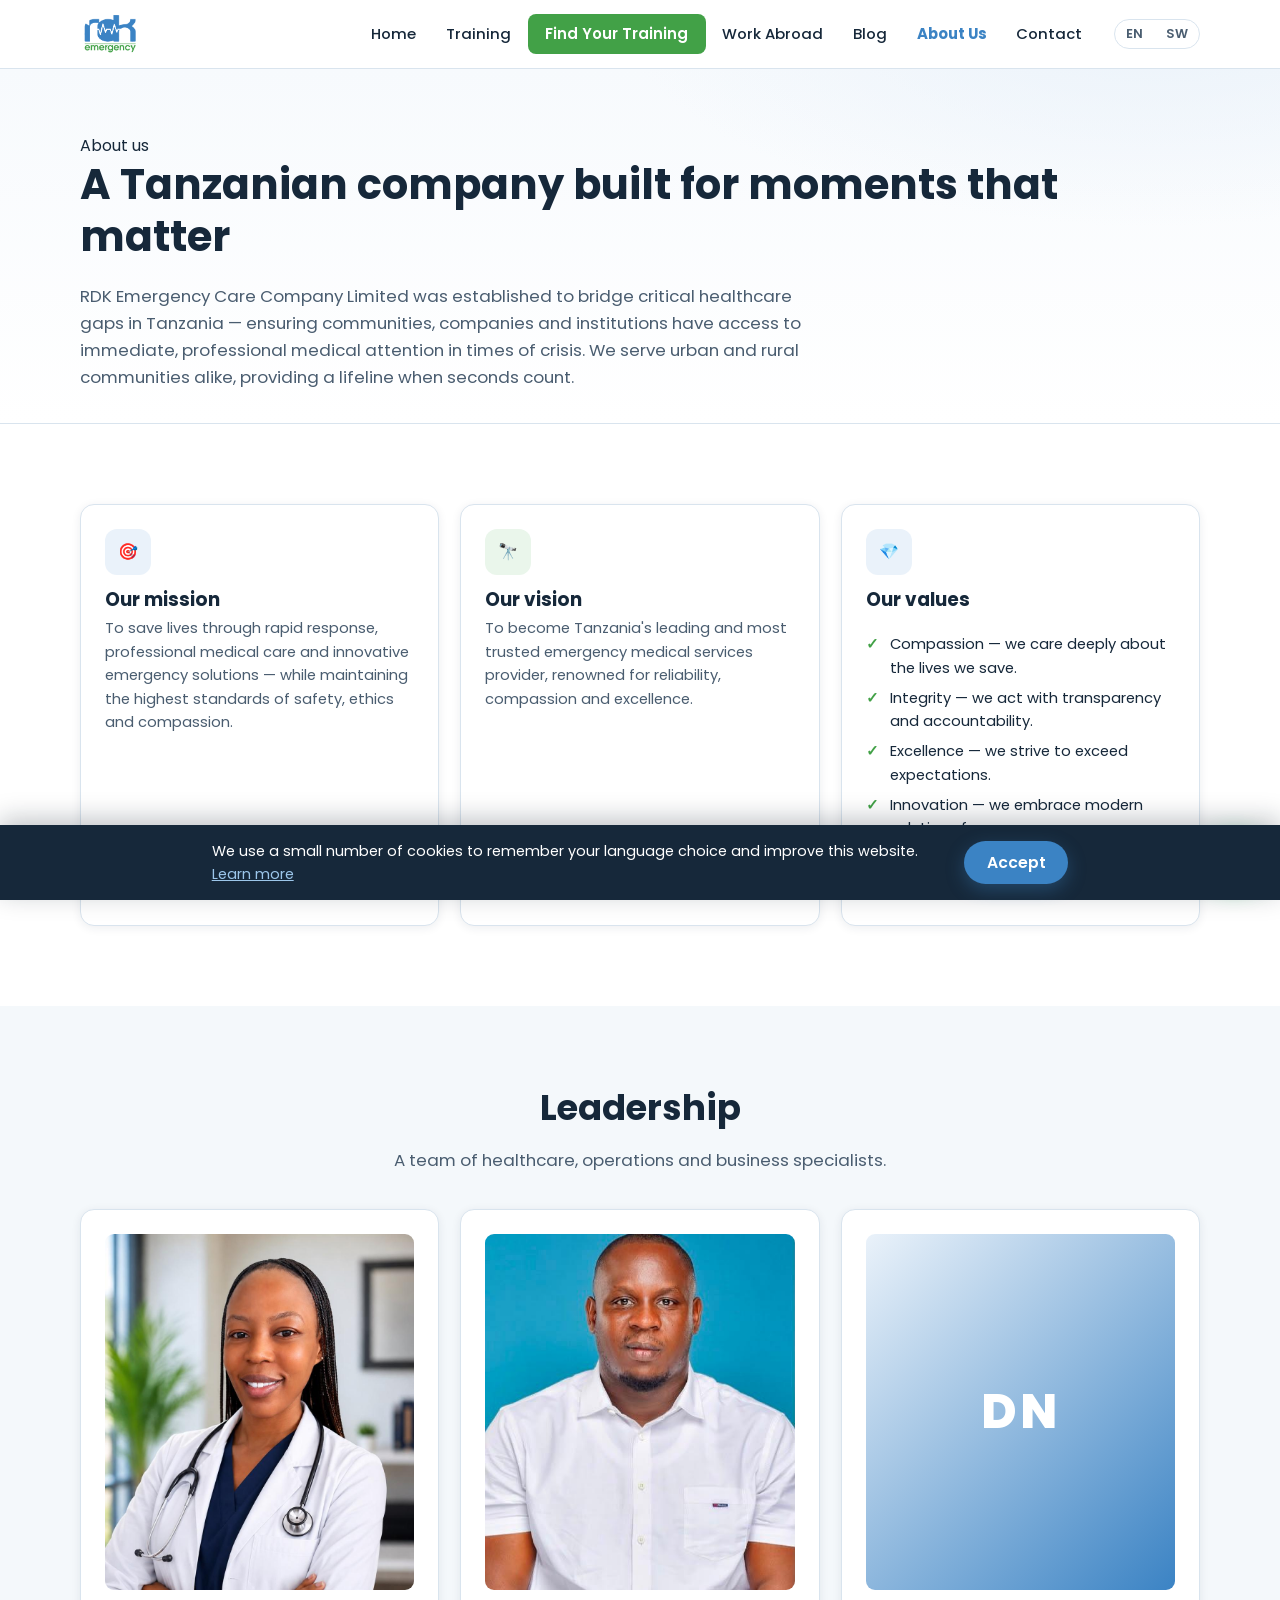
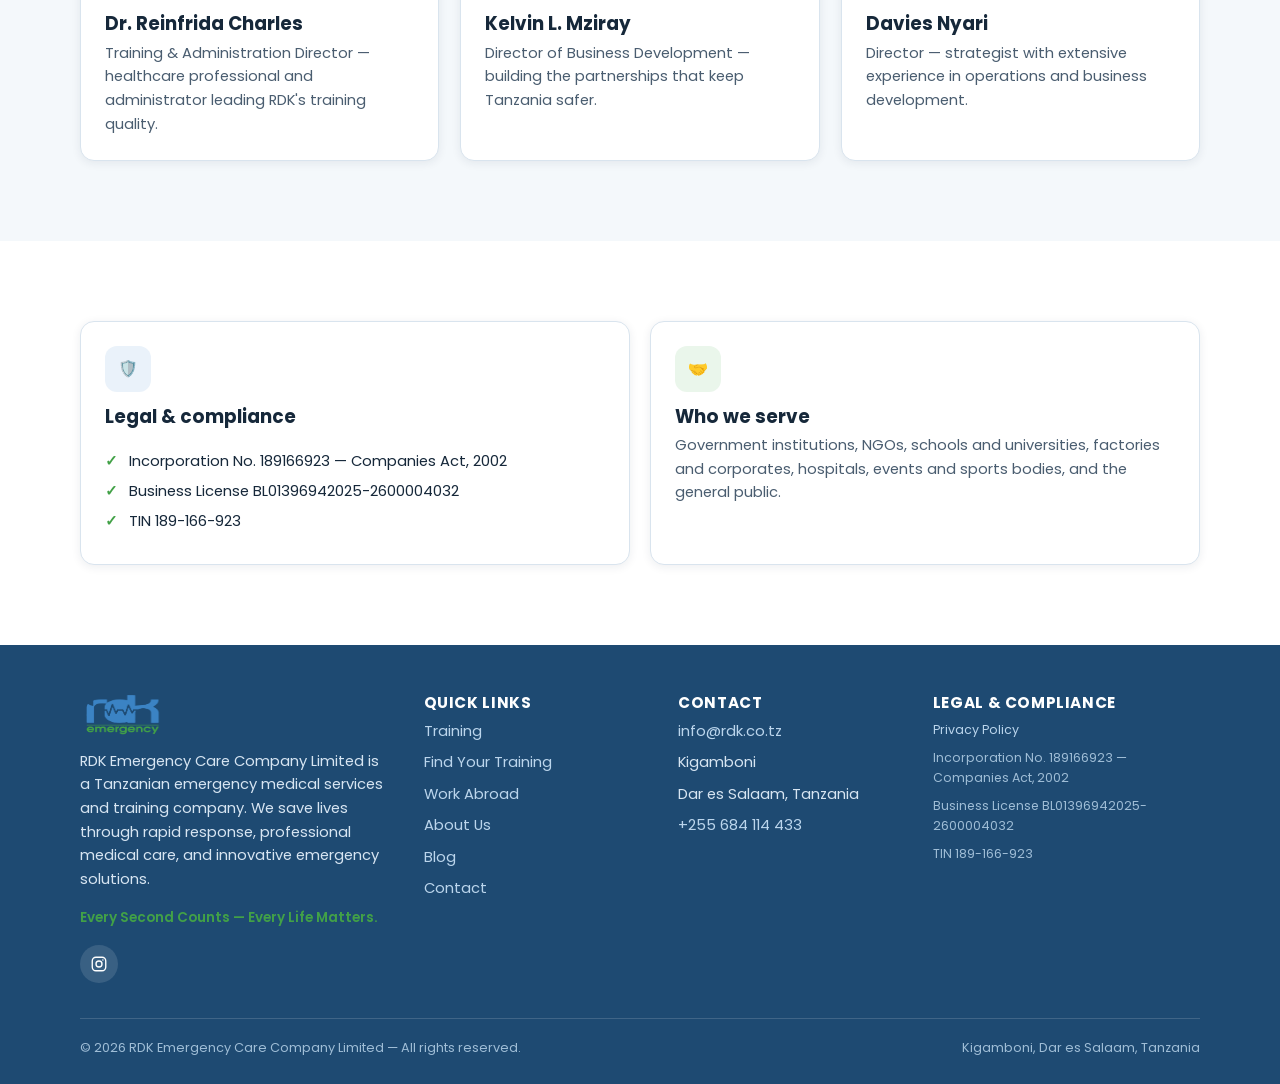
==== commit 2d0a0669: "Remove incorrect CPR photo, add privacy policy, cookie notice and blog - Replace street first-aid ga" ====
--- a/about.html
+++ b/about.html
@@ -120,5 +120,6 @@
   <script src="assets/js/i18n.js"></script>
   <script src="assets/js/data.js"></script>
   <script src="assets/js/main.js"></script>
+  <script src="assets/js/cookies.js"></script>
 </body>
 </html>
--- a/assets/css/styles.css
+++ b/assets/css/styles.css
@@ -531,3 +531,51 @@
 .mt-1 { margin-top: .5rem; } .mt-2 { margin-top: 1rem; } .mt-3 { margin-top: 1.75rem; }
 .mb-0 { margin-bottom: 0; }
 .hidden { display: none !important; }
+
+/* ---------- cookie notice ---------- */
+#cookie-notice {
+  position: fixed; inset: auto 0 0 0; z-index: 60;
+  display: flex; align-items: center; justify-content: center; gap: 1rem;
+  flex-wrap: wrap; padding: .9rem 1.2rem;
+  background: var(--ink); color: #fff;
+  box-shadow: 0 -6px 24px rgba(10, 22, 36, .25);
+}
+#cookie-notice p { margin: 0; font-size: .9rem; max-width: 46rem; }
+#cookie-notice a { color: #9CC6EA; text-decoration: underline; }
+#cookie-notice .btn { padding: .5rem 1.3rem; }
+
+/* ---------- blog ---------- */
+.blog-grid {
+  display: grid; gap: 1.4rem;
+  grid-template-columns: repeat(auto-fit, minmax(280px, 1fr));
+}
+.post-card {
+  display: flex; flex-direction: column; gap: .5rem;
+}
+.post-card .post-date {
+  font-size: .8rem; font-weight: 700; text-transform: uppercase;
+  letter-spacing: .06em; color: var(--ink-soft);
+}
+.post-card h2 { font-size: 1.25rem; margin: 0; }
+.post-card .btn { align-self: flex-start; margin-top: auto; }
+.article {
+  max-width: 46rem; margin: 0 auto;
+}
+.article h1 { margin-bottom: .25rem; }
+.article .post-date {
+  font-size: .85rem; font-weight: 700; color: var(--ink-soft);
+  text-transform: uppercase; letter-spacing: .06em; margin-bottom: 1.5rem;
+}
+.article p { line-height: 1.75; }
+.article .back-link {
+  display: inline-block; margin-bottom: 1.5rem; font-weight: 600;
+}
+
+/* ---------- privacy policy ---------- */
+.prose { max-width: 46rem; margin: 0 auto; }
+.prose h2 { font-size: 1.3rem; margin-top: 2.2rem; }
+.prose p { line-height: 1.75; color: var(--ink-soft); }
+.prose .updated {
+  font-size: .85rem; font-weight: 700; color: var(--ink-soft);
+  text-transform: uppercase; letter-spacing: .06em;
+}
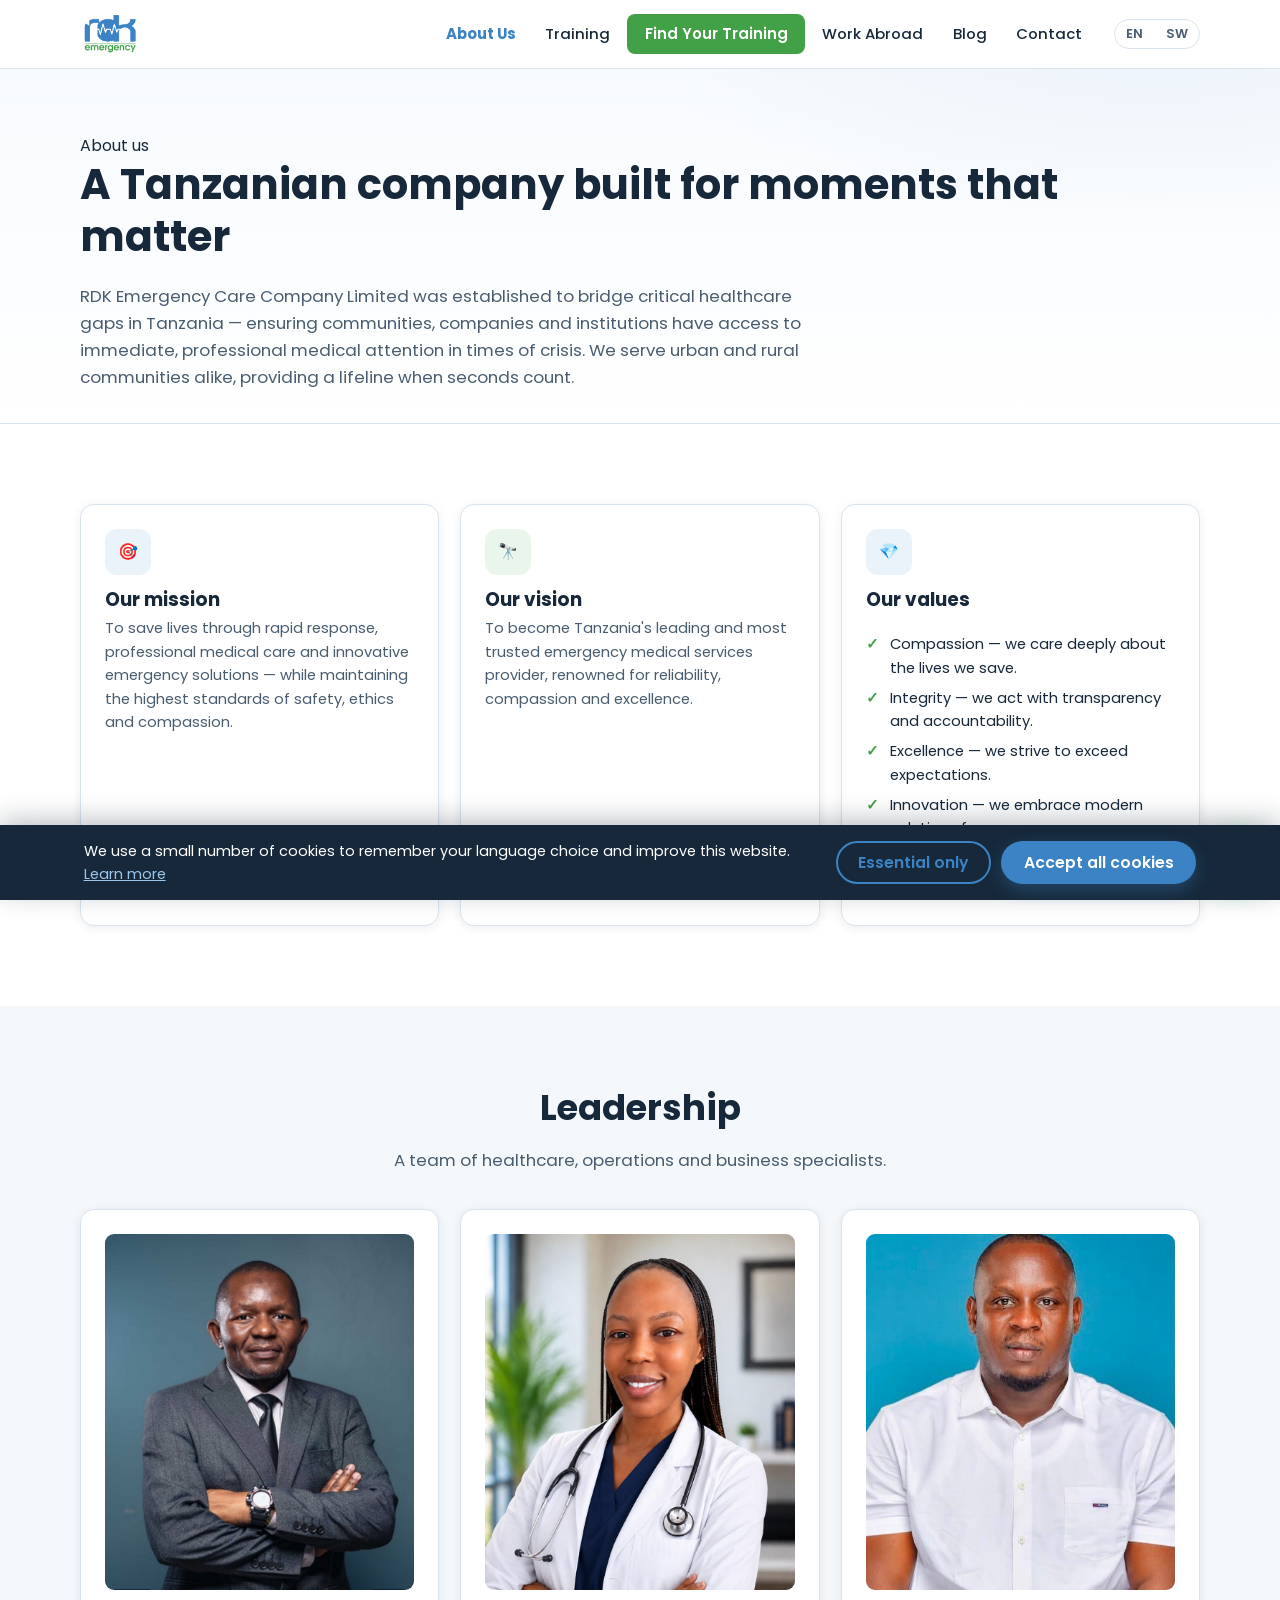
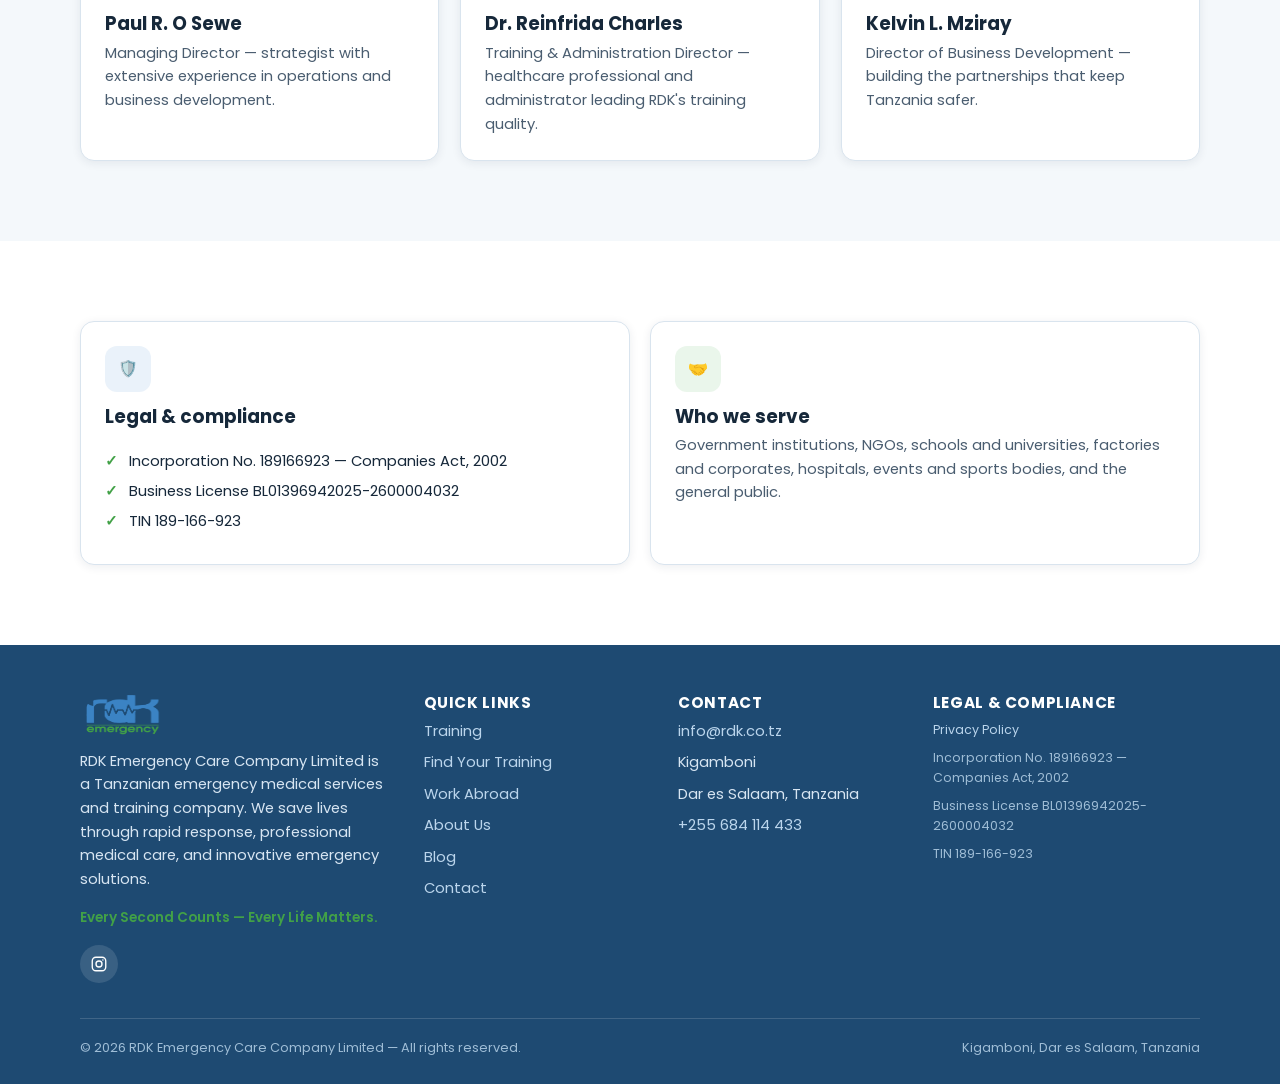
==== commit e24e2c0a: "Leadership: Paul R. O Sewe (Managing Director) replaces Davies Nyari, listed first - leader-paul.jpg" ====
--- a/about.html
+++ b/about.html
@@ -74,6 +74,11 @@
       </div>
       <div class="card-grid cols-3">
         <div class="card leader-card">
+          <img src="assets/img/leader-paul.jpg" alt="Paul R. O Sewe" loading="lazy">
+          <h3 class="mt-2 mb-0">Paul R. O Sewe</h3>
+          <p class="muted mb-0" data-i18n="about.leader.paul"></p>
+        </div>
+        <div class="card leader-card">
           <img src="assets/img/leader-reinfrida.jpg" alt="Dr. Reinfrida Charles" loading="lazy">
           <h3 class="mt-2 mb-0">Dr. Reinfrida Charles</h3>
           <p class="muted mb-0" data-i18n="about.leader.reinfrida"></p>
@@ -82,11 +87,6 @@
           <img src="assets/img/leader-kelvin.jpg" alt="Kelvin L. Mziray" loading="lazy">
           <h3 class="mt-2 mb-0">Kelvin L. Mziray</h3>
           <p class="muted mb-0" data-i18n="about.leader.kelvin"></p>
-        </div>
-        <div class="card leader-card">
-          <div class="initials-avatar">DN</div>
-          <h3 class="mt-2 mb-0">Davies Nyari</h3>
-          <p class="muted mb-0" data-i18n="about.leader.davies"></p>
         </div>
       </div>
     </div>
--- a/assets/css/styles.css
+++ b/assets/css/styles.css
@@ -579,3 +579,10 @@
   font-size: .85rem; font-weight: 700; color: var(--ink-soft);
   text-transform: uppercase; letter-spacing: .06em;
 }
+.article .post-figure { margin: 0 0 1.6rem; }
+.article .post-figure img {
+  width: 100%; aspect-ratio: 3 / 2; object-fit: cover;
+  border-radius: var(--radius); box-shadow: var(--shadow);
+}
+#cookie-notice .cookie-actions { display: flex; gap: .6rem; flex-wrap: wrap; }
+#cookie-notice .btn { white-space: nowrap; }
